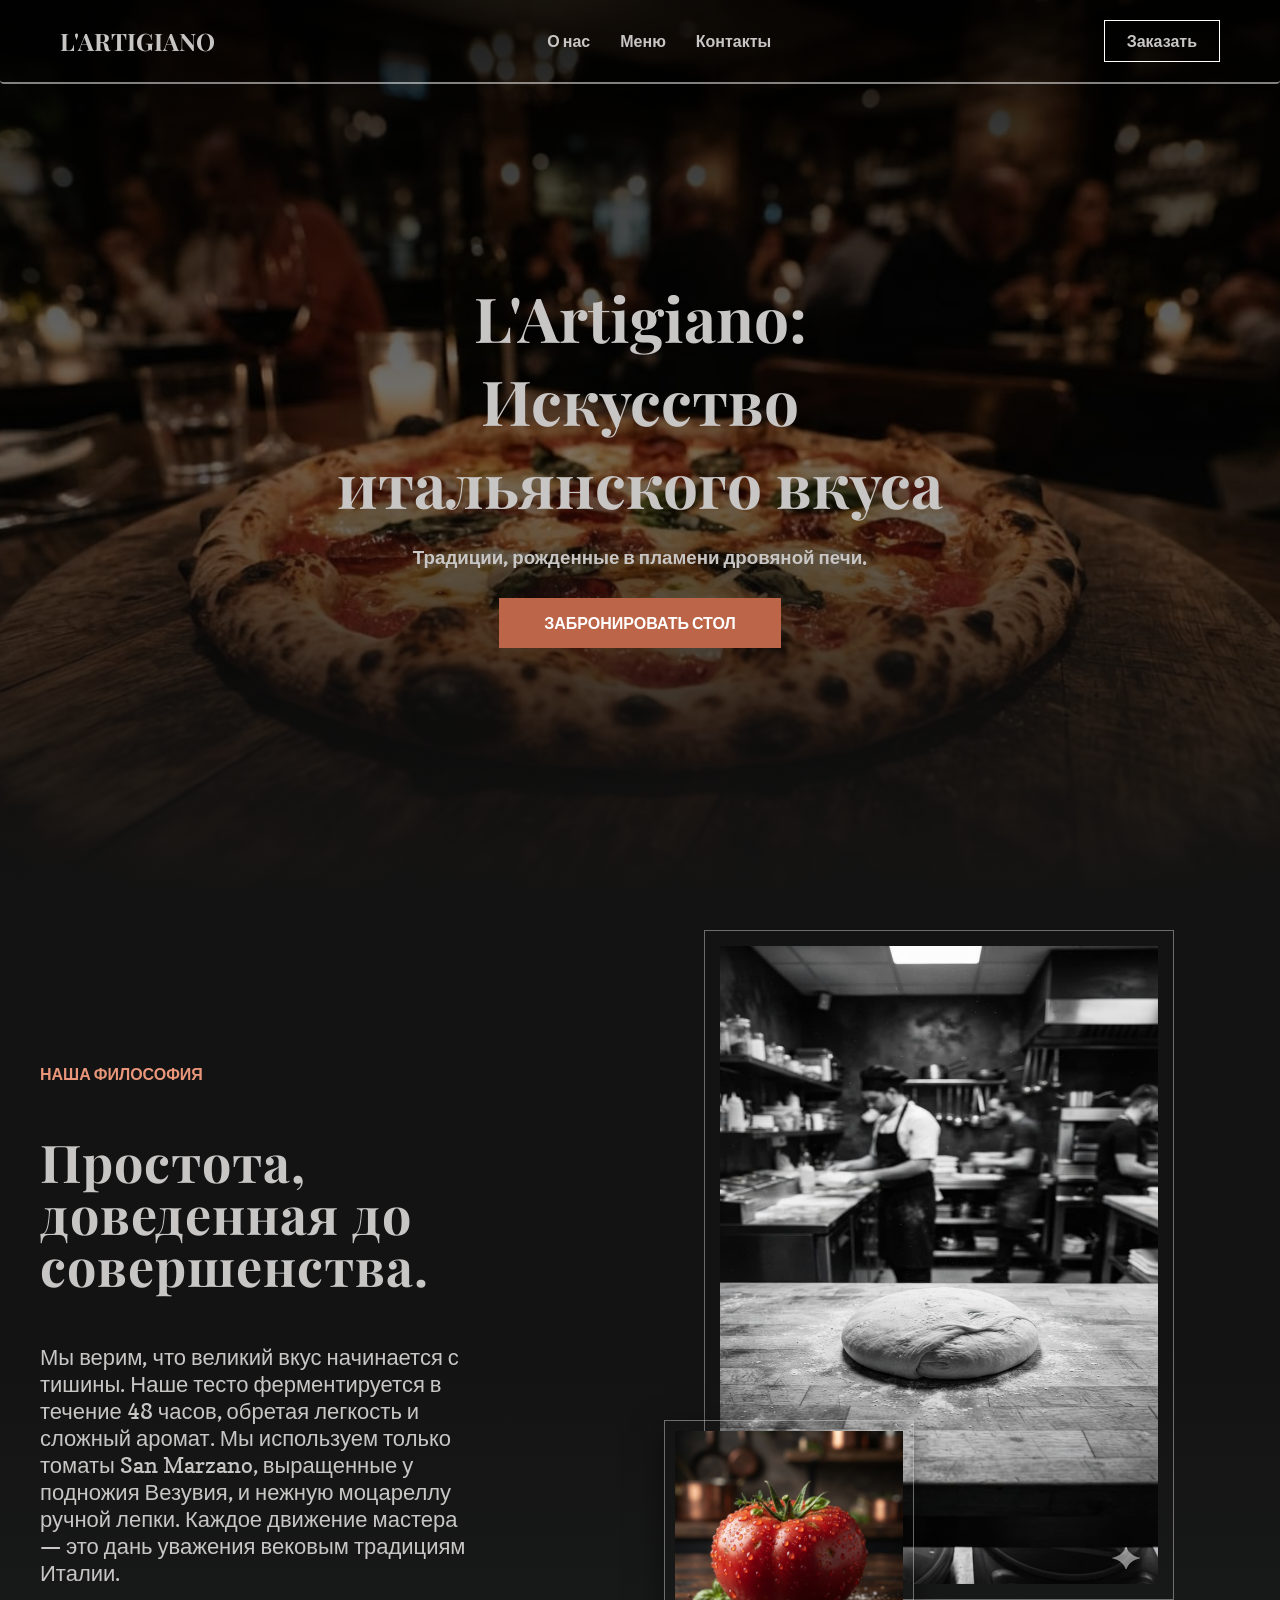
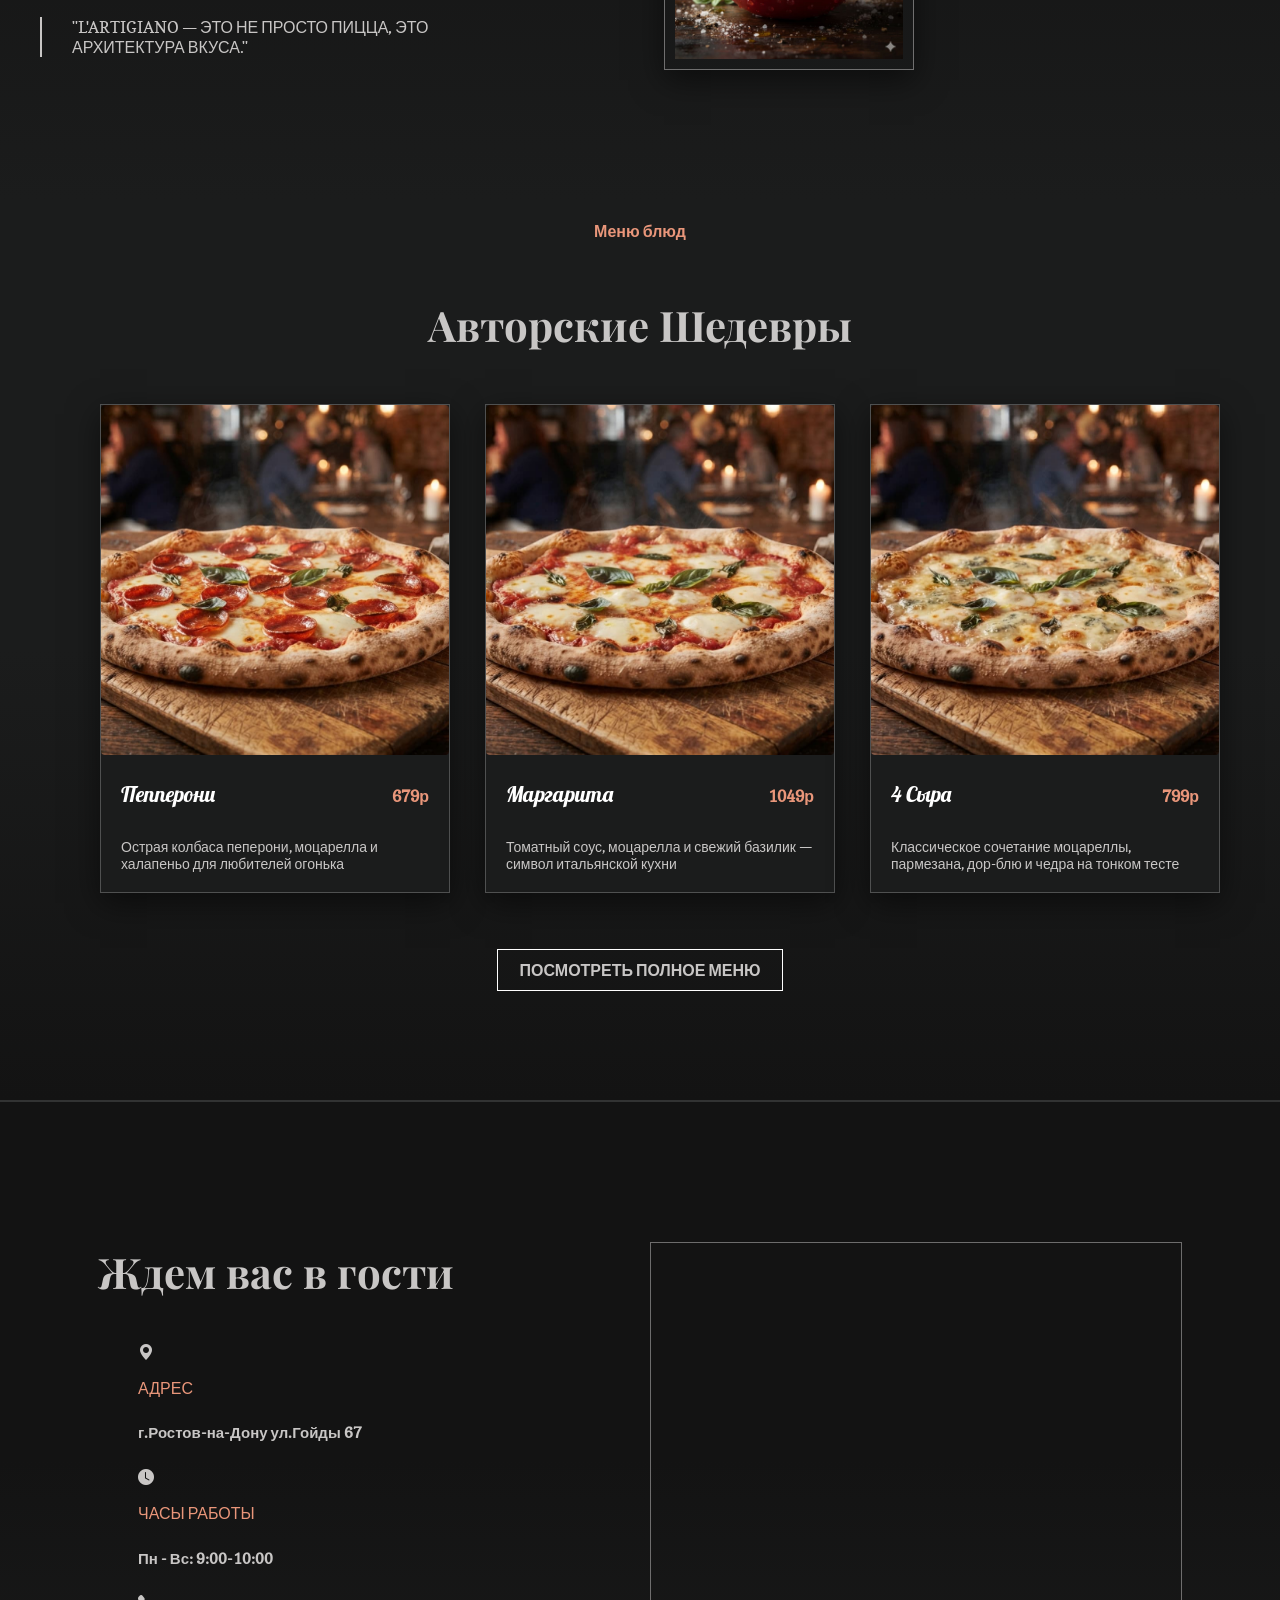
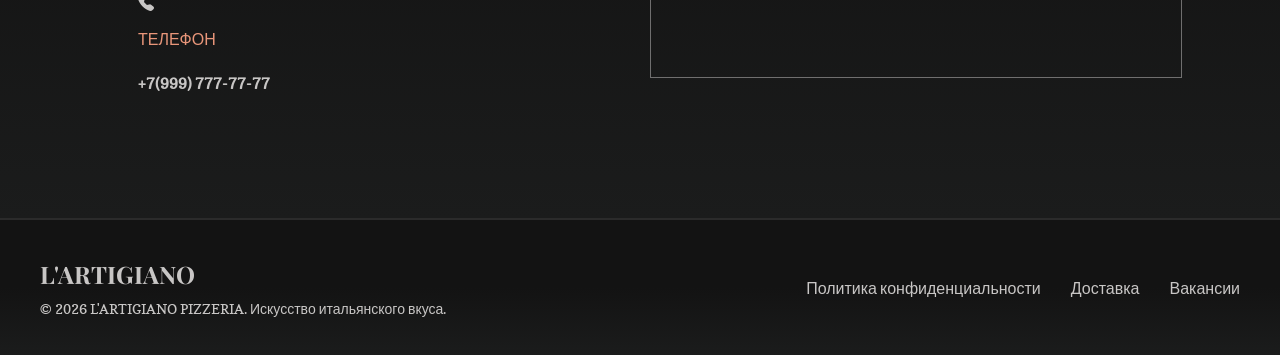
==== index.html @ d2020e21 "Ураа пицца" ====
<!doctype html>
<html lang="en">

<head>
    <meta charset="UTF-8">
    <meta name="viewport"
          content="width=device-width, user-scalable=no, initial-scale=1.0, maximum-scale=1.0, minimum-scale=1.0">
    <meta http-equiv="X-UA-Compatible" content="ie=edge">
    <link rel="stylesheet" href="style.css">
    <title>L'ARTIGIANO</title>
    <link rel="preconnect" href="https://fonts.googleapis.com">
    <link rel="preconnect" href="https://fonts.gstatic.com" crossorigin>
    <link href="https://fonts.googleapis.com/css2?family=Copse&family=Lato:wght@700&family=Lobster&family=Playfair+Display:ital,wght@0,400..900;1,400..900&display=swap"
          rel="stylesheet">
    <link rel="stylesheet"
          href="https://cdn.jsdelivr.net/npm/bootstrap-icons@1.11.3/font/bootstrap-icons.css">
</head>

<body>
<header class="header">
    <div class="shapka">
        <h2 class="logo">L'ARTIGIANO</h2>
        <nav class="menu-list">
            <ul class="list">
                <li class="menu-item">
                    <a class="menu-link" href="#description">О нас</a>
                </li>
                <li class="menu-item">
                    <a class="menu-link" href="#gallery">Меню</a>
                </li>
                <li class="menu-item">
                    <a class="menu-link" href="#contacts">Контакты</a>
                </li>
            </ul>
        </nav>
        <a href="#" class="menu-btn">Заказать</a>
    </div>
    <div class="titlee">
        <h1>L'Artigiano: Искусство итальянского вкуса</h1>
        <h3>Традиции, рожденные в пламени дровяной печи.</h3>
        <a class="ashka" href="#">Забронировать стол</a>
    </div>
</header>
<section class="description" id="description">
    <div class="philosophy">
        <h4>НАША ФИЛОСОФИЯ</h4>
        <h3>Простота, доведенная
            до совершенства.</h3>
        <p>Мы верим, что великий вкус начинается с тишины.
            Наше тесто ферментируется в течение 48 часов,
            обретая легкость и сложный аромат. Мы используем
            только томаты San Marzano, выращенные у подножия
            Везувия, и нежную моцареллу ручной лепки. Каждое
            движение мастера — это дань уважения вековым
            традициям Италии.
        </p>
        <blockquote>
            "L'ARTIGIANO — ЭТО НЕ ПРОСТО ПИЦЦА, ЭТО АРХИТЕКТУРА ВКУСА."
        </blockquote>
    </div>
    <div class="photo">
        <img class="testo" src="images/testo.jpg" alt="">
        <img class="pomidor" src="images/pomidor.jpg" alt="">
    </div>
</section>
<section class="gallery" id="gallery">
    <h4>Меню блюд</h4>
    <h2>Авторские Шедевры</h2>
    <div class="gallery-items">
        <ul class="img-list">
            <li>
                <div class="food">
                    <img src="images/pepperoni.jpg" alt="пепперони">
                    <h5>Пепперони</h5>
                    <h4>679р</h4>
                    <p>Острая колбаса пеперони, моцарелла и халапеньо для любителей огонька</p>
                </div>
            </li>
            <li>
                <div class="food">
                    <img src="images/margarita.jpg" alt="пепперони">
                    <h5>Маргарита</h5>
                    <h4>1049р</h4>
                    <p>Томатный соус, моцарелла и свежий базилик — символ итальянской кухни</p>
                </div>
            </li>
            <li>
                <div class="food">
                    <img src="images/cheese.jpg" alt="пепперони">
                    <h5>4 Сыра</h5>
                    <h4>799р</h4>
                    <p>Классическое сочетание моцареллы, пармезана, дор-блю и чедра на тонком тесте</p>
                </div>
            </li>
        </ul>
    </div>
    <a href="#" class="menu-btn">
        ПОСМОТРЕТЬ ПОЛНОЕ МЕНЮ
    </a>
</section>
<section class="contacts" id="contacts">
    <div class="info">
        <h3>Ждем вас в гости</h3>
        <ul class="small-info">
            <li>
                <i class="bi bi-geo-alt-fill"></i>
                <p>АДРЕС</p>
                <h5>г.Ростов-на-Дону ул.Гойды 67</h5>
            </li>
            <li>
                <i class="bi bi-clock-fill"></i>
                <p>ЧАСЫ РАБОТЫ</p>
                <h5>Пн - Вс: 9:00-10:00</h5>
            </li>
            <li>
                <i class="bi bi-telephone-fill"></i>
                <p>ТЕЛЕФОН</p>
                <h5>+7(999) 777-77-77</h5>
            </li>
        </ul>
    </div>
    <div class="map">
        <iframe src="https://yandex.ru/map-widget/v1/?um=constructor%3A552feb187f67c26d3af2ff5b9800e87f9d96e5307b9109d77c75470d91914b63&amp;source=constructor"
                width="500" height="400" frameborder="0">

        </iframe>
    </div>
</section>
<footer class="footer">
    <div>
    <h2 class="logo">L'ARTIGIANO</h2>
        <p>© 2026 L'ARTIGIANO PIZZERIA. Искусство
            итальянского вкуса.</p>
    </div>
    <div>
        <ul>
            <li>Политика конфиденциальности</li>
            <li>Доставка</li>
            <li>Вакансии</li>
        </ul>
    </div>
</footer>
</body>

</html>
---- style.css ----
html {
    scroll-behavior: smooth;
}
* {
    box-sizing: border-box;
}

body {
    margin: 0;
    font-family: "Copse", sans-serif;
}

h4 {
    color: darksalmon;
}

header {
    background-image: linear-gradient(rgba(0, 0, 0, 0.9), rgba(0, 0, 0, 0.5), rgba(19, 19, 19, 1)),
    url("images/bg.jpg");
    background-size: cover;
    background-position: center;
    background-repeat: no-repeat;
    height: 100vh;
    color: #C8C6C5;
}

.shapka {
    display: flex;
    justify-content: space-between;
    align-items: center;
    padding: 20px 60px;
    border-bottom: 2px solid rgba(255, 255, 255, 0.5);
    border-radius: 4px;
    margin-bottom: 150px;
}

.logo {
    font-family: "Playfair Display", sans-serif;
    margin: 0;
    font-size: 24px;
    color: #C8C6C5;
    cursor: default;
}

.menu-list {
    margin: 0;
}

.list {
    display: flex;
    list-style: none;
    gap: 30px;
    margin: 0;
    padding: 0;
}

.menu-link {
    font-weight: bold;
    color: #C8C6C5;
    text-decoration: none;
    font-size: 16px;
    transition: color 0.3s;
}

.menu-link:hover {
    color: #ffb84d;
    text-decoration: underline;
}

.menu-btn {
    color: #C8C6C5;
    font-weight: bold;
    text-decoration: none;
    border: 1px solid white;
    padding: 10px 22px;
    transition: background-color 0.3s, transform 0.3s, box-shadow 0.3s;
}

.menu-btn:hover {
    background-color: rgba(255, 255, 255, 0.15);
    transform: scale(1.05);
}
.menu-btn:active {
    transform: scale(0.95);
}

.titlee {
    display: flex;
    flex-direction: column;
    justify-content: center;
    align-items: center;
    width: 100%;
    padding: 0 320px;
    text-align: center;
    margin: 0;
    color: #C8C6C5;
}

.titlee h1 {
    font-family: "Playfair Display", sans-serif;
    font-size: 62px;
    text-wrap: auto;
}
.titlee h3 {
    margin-top: -20px;
}

.ashka {
    font-weight: bold;
    color: rgba(255, 255, 255);
    text-decoration: none;
    font-size: 16px;
    background: #bd6548;
    padding: 15px 45px;
    text-transform: uppercase;
    margin-top: 10px;
    transition: transform 0.3s, box-shadow 0.3s;
}
.ashka:hover {
    background: #d37151;
    transform: scale(1.05);
}
.ashka:active {
    transform: scale(0.95);
}

/* ----------------Описание---------------- */

.description {
    background-image: linear-gradient(rgb(19, 19, 19), rgb(19, 19, 19), rgb(27, 28, 28));
    /* background-color: #131313; */
    color: #C8C6C5;
    height: 100vh;
    display: flex;
}
.philosophy {
    text-wrap: auto;
    width: 40%;
    align-self: center;
    padding: 40px;
}
.philosophy h3 {
    font-family: "Playfair Display", sans-serif;
    font-size: 52px;
    letter-spacing: 1px;
    line-height: 1;
}
.philosophy p {
    font-size: 22px;
    margin-bottom: 30px;
}
blockquote {
    margin: 0;
    border-left: 2px solid #C8C6C5;
    padding: 0 30px;
}
.photo {
    margin-top: 30px;
    margin-left: 15%;
    position: relative;
    width: 520px;
    height: 720px;
}

.testo {
    height: 670px;
    width: 470px;
    display: block;
    padding: 15px;
    border: 1px solid rgba(200, 198, 197, 0.5);
    transition: transform 0.5s, box-shadow 0.3s;
}
.testo:hover {
    transform: scale(1.05);
}

.pomidor {
    height: 250px;
    width: 250px;
    position: absolute;
    bottom: -20px;
    left: -40px;
    padding: 10px;
    border: 1px solid rgba(200, 198, 197, 0.5);
    box-shadow: 0 10px 30px rgba(0, 0, 0, 0.5);
    transition: transform 0.5s, box-shadow 0.3s;
}
.pomidor:hover {
    transform: scale(1.05);
}

/*  ------------------ Галерея ---------------- */
.gallery {
    background-image: linear-gradient(rgb(27, 28, 28), rgb(27, 28, 28), rgb(19, 19, 19));
    color: #C8C6C5;
    height: 100vh;
    display: flex;
    flex-direction: column;
    align-items: center;
}

.gallery h2 {
    font-family: "Playfair Display", sans-serif;
    font-size: 42px;
}
.img-list {
    display: flex;
    list-style: none;
    flex-wrap: wrap;
    gap: 35px;
}

.food {
    position: relative;
    display: flex;
    flex-direction: column;
    width: 350px;
    height: 100%;
    background-color: rgb(27, 28, 28);
    border: 1px solid rgba(200, 198, 197, 0.3);
    box-shadow: 0 10px 30px rgba(0, 0, 0, 0.5);
    opacity: 1;
    transition: all 0.6s ease;
}
.food.visible {
    opacity: 1;
    transform: translateY(0);
}

.food:hover {
    transform: scale(1.05);
    box-shadow: 0 10px 20px rgba(255, 184, 77, 0.05);
}

.food img {
    width: 100%;
    height: 350px;
    object-fit: cover;
    border-radius: 4px;
}
.food h5 {
    font-family: "Lobster", sans-serif;
    font-weight: 200;
    display: inline-block;
    margin: 15px 0 10px;
    color: white;
    font-size: 22px;
    padding-top: 10px;
    padding-left: 20px;
}

.food h4 {
    position: absolute;
    padding: 20px;
    bottom: 45px;
    right: 0;
}

.gallery a {
    margin-top: 40px;
}

.food p {
    margin: 0;
    font-size: 14px;
    color: #C8C6C5;
    padding: 20px;
}
/* ----------------------- Контакты ---------------------*/
.contacts {
    background-image: linear-gradient(rgb(19, 19, 19), rgb(19, 19, 19), rgb(27, 28, 28));
    /* background-color: #131313; */
    color: #C8C6C5;
    height: 80vh;
    display: flex;
    border-top: 2px solid rgba(255, 255, 255, 0.1);
    border-bottom: 2px solid rgba(255, 255, 255, 0.1);
    justify-content: space-around;
    align-items: center;
}

.map {
    border: 1px solid rgba(200, 198, 197, 0.5);
    padding: 15px;
}

.info h3 {
    font-family: "Playfair Display", sans-serif;
    font-size: 42px;
}
.small-info h5{
    font-size: 15px;
}
.small-info p{
    color: darksalmon;
}
.small-info {
    list-style: none;
}

footer {
    margin: 0;
    background-image: linear-gradient(rgb(19, 19, 19), rgb(19, 19, 19), rgb(27, 28, 28));
    color: #C8C6C5;
    height: 15vh;
    display: flex;
    justify-content: space-between;
    align-items: center;
    padding: 0 40px;
}
footer p {
    padding-top: 10px;
    margin: 0;
    font-size: 14px;
}
footer ul {
    list-style: none;
    display: flex;
    gap: 30px;
}
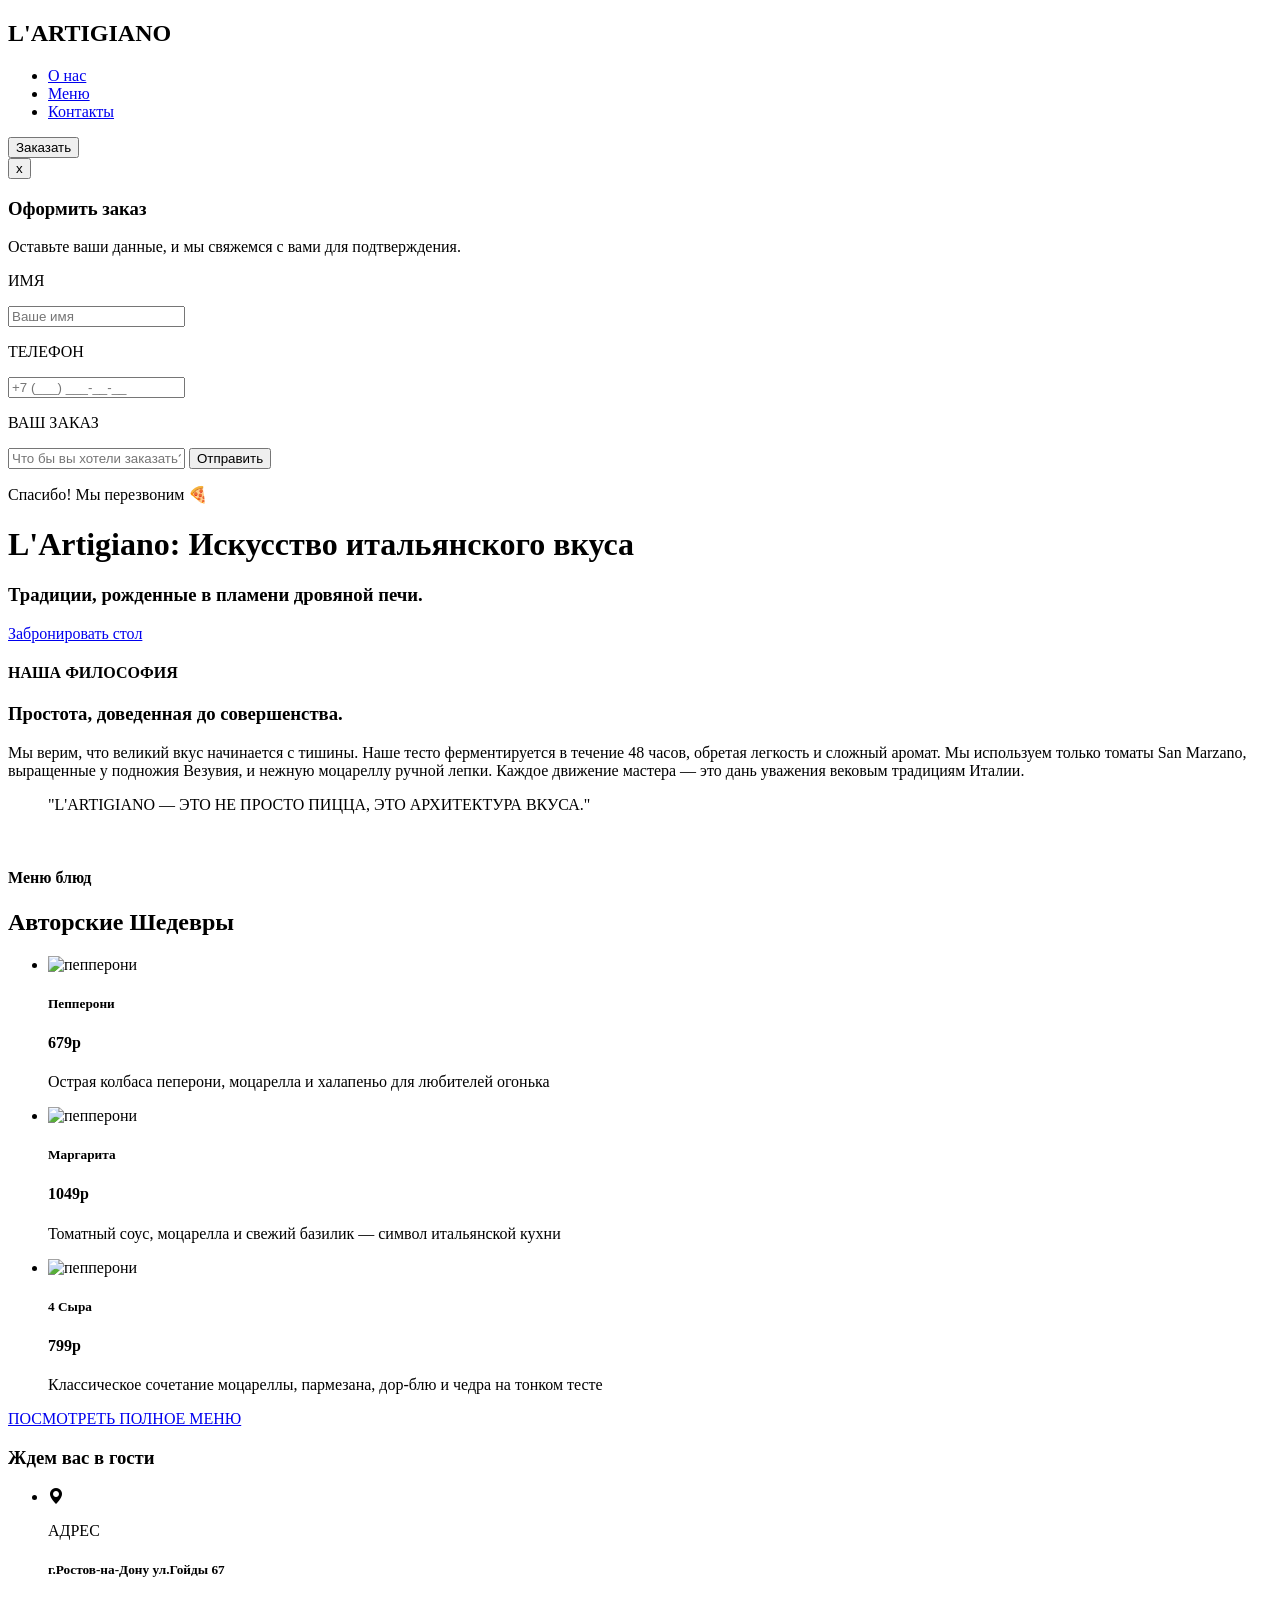
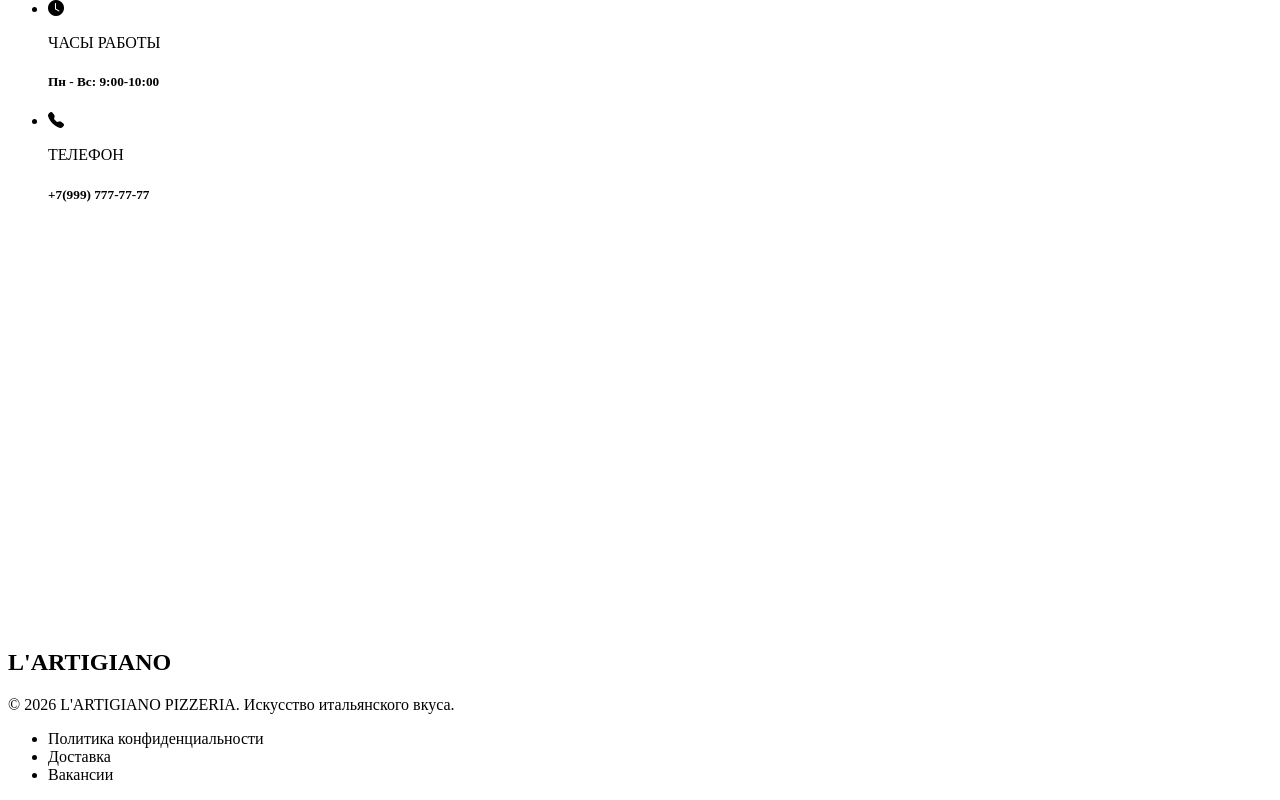
==== commit 2d74c2cb: "Форма" ====
--- a/index.html
+++ b/index.html
@@ -4,9 +4,9 @@
 <head>
     <meta charset="UTF-8">
     <meta name="viewport"
-          content="width=device-width, user-scalable=no, initial-scale=1.0, maximum-scale=1.0, minimum-scale=1.0">
+          content="width=device-width, user-scalable=no, initial-scale=1.0">
     <meta http-equiv="X-UA-Compatible" content="ie=edge">
-    <link rel="stylesheet" href="style.css">
+    <link rel="stylesheet" href="../../pizza-test/style.css">
     <title>L'ARTIGIANO</title>
     <link rel="preconnect" href="https://fonts.googleapis.com">
     <link rel="preconnect" href="https://fonts.gstatic.com" crossorigin>
@@ -33,7 +33,26 @@
                 </li>
             </ul>
         </nav>
-        <a href="#" class="menu-btn">Заказать</a>
+        <button class="menu-btn" id="openModal">Заказать</button>
+
+        <div class="forma" id="forma">
+            <div class="modal-content">
+                <button class="close">x</button>
+                <h3>Оформить заказ</h3>
+                <p>Оставьте ваши данные, и мы свяжемся с вами для подтверждения.</p>
+                <form id="orderForm">
+                    <p>ИМЯ</p>
+                    <input type="text" placeholder="Ваше имя" required>
+                    <p>ТЕЛЕФОН</p>
+                    <input type="text" placeholder="+7 (___) ___-__-__" required>
+                    <p>ВАШ ЗАКАЗ</p>
+                    <input type="text" id="big" placeholder="Что бы вы хотели заказать?" required>
+                    <button type="submit" class="ashka">Отправить</button>
+                </form>
+                <p class="success" id="success">Спасибо! Мы перезвоним 🍕</p>
+            </div>
+        </div>
+
     </div>
     <div class="titlee">
         <h1>L'Artigiano: Искусство итальянского вкуса</h1>
@@ -59,8 +78,8 @@
         </blockquote>
     </div>
     <div class="photo">
-        <img class="testo" src="images/testo.jpg" alt="">
-        <img class="pomidor" src="images/pomidor.jpg" alt="">
+        <img class="testo" src="../../pizza-test/images/testo.jpg" alt="">
+        <img class="pomidor" src="../../pizza-test/images/pomidor.jpg" alt="">
     </div>
 </section>
 <section class="gallery" id="gallery">
@@ -70,7 +89,7 @@
         <ul class="img-list">
             <li>
                 <div class="food">
-                    <img src="images/pepperoni.jpg" alt="пепперони">
+                    <img src="../../pizza-test/images/pepperoni.jpg" alt="пепперони">
                     <h5>Пепперони</h5>
                     <h4>679р</h4>
                     <p>Острая колбаса пеперони, моцарелла и халапеньо для любителей огонька</p>
@@ -78,7 +97,7 @@
             </li>
             <li>
                 <div class="food">
-                    <img src="images/margarita.jpg" alt="пепперони">
+                    <img src="../../pizza-test/images/margarita.jpg" alt="пепперони">
                     <h5>Маргарита</h5>
                     <h4>1049р</h4>
                     <p>Томатный соус, моцарелла и свежий базилик — символ итальянской кухни</p>
@@ -86,7 +105,7 @@
             </li>
             <li>
                 <div class="food">
-                    <img src="images/cheese.jpg" alt="пепперони">
+                    <img src="../../pizza-test/images/cheese.jpg" alt="пепперони">
                     <h5>4 Сыра</h5>
                     <h4>799р</h4>
                     <p>Классическое сочетание моцареллы, пармезана, дор-блю и чедра на тонком тесте</p>
@@ -140,6 +159,7 @@
         </ul>
     </div>
 </footer>
+<script src="../../pizza-test/main.js"></script>
 </body>
 
 </html>
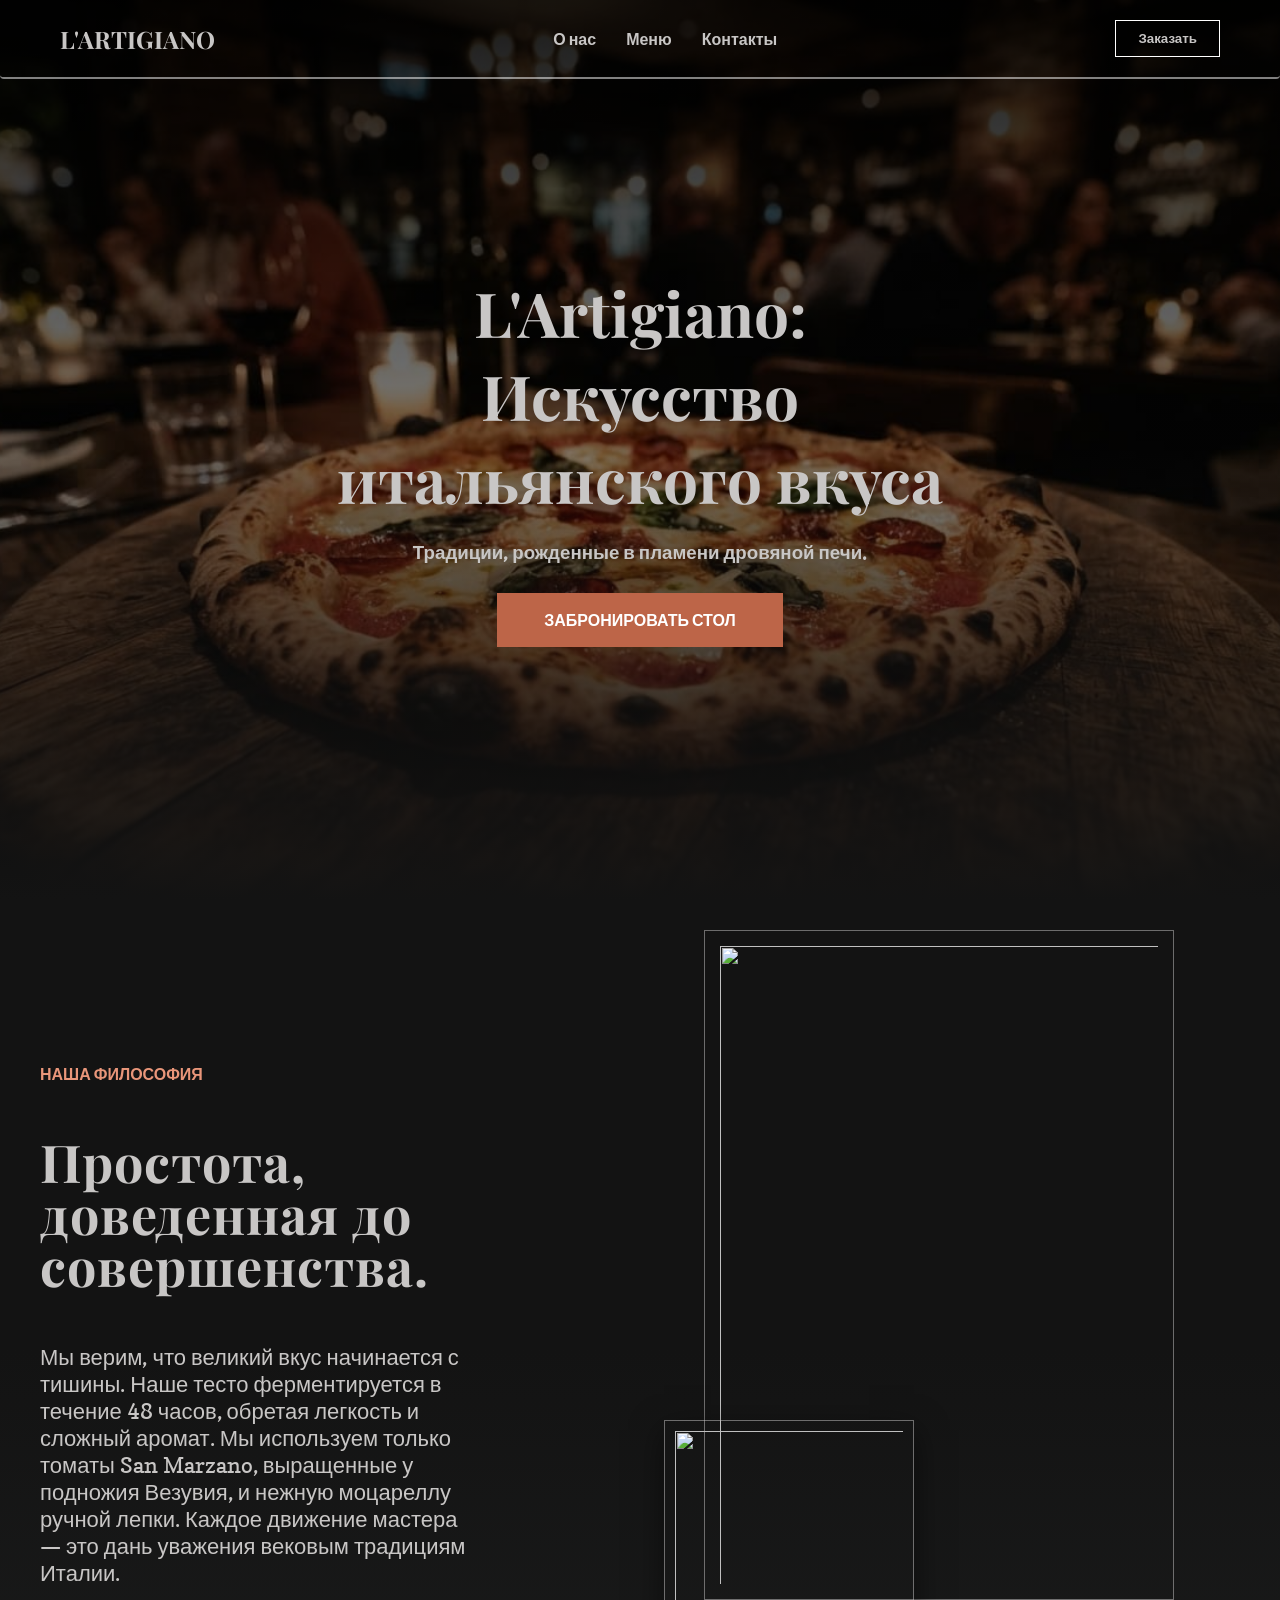
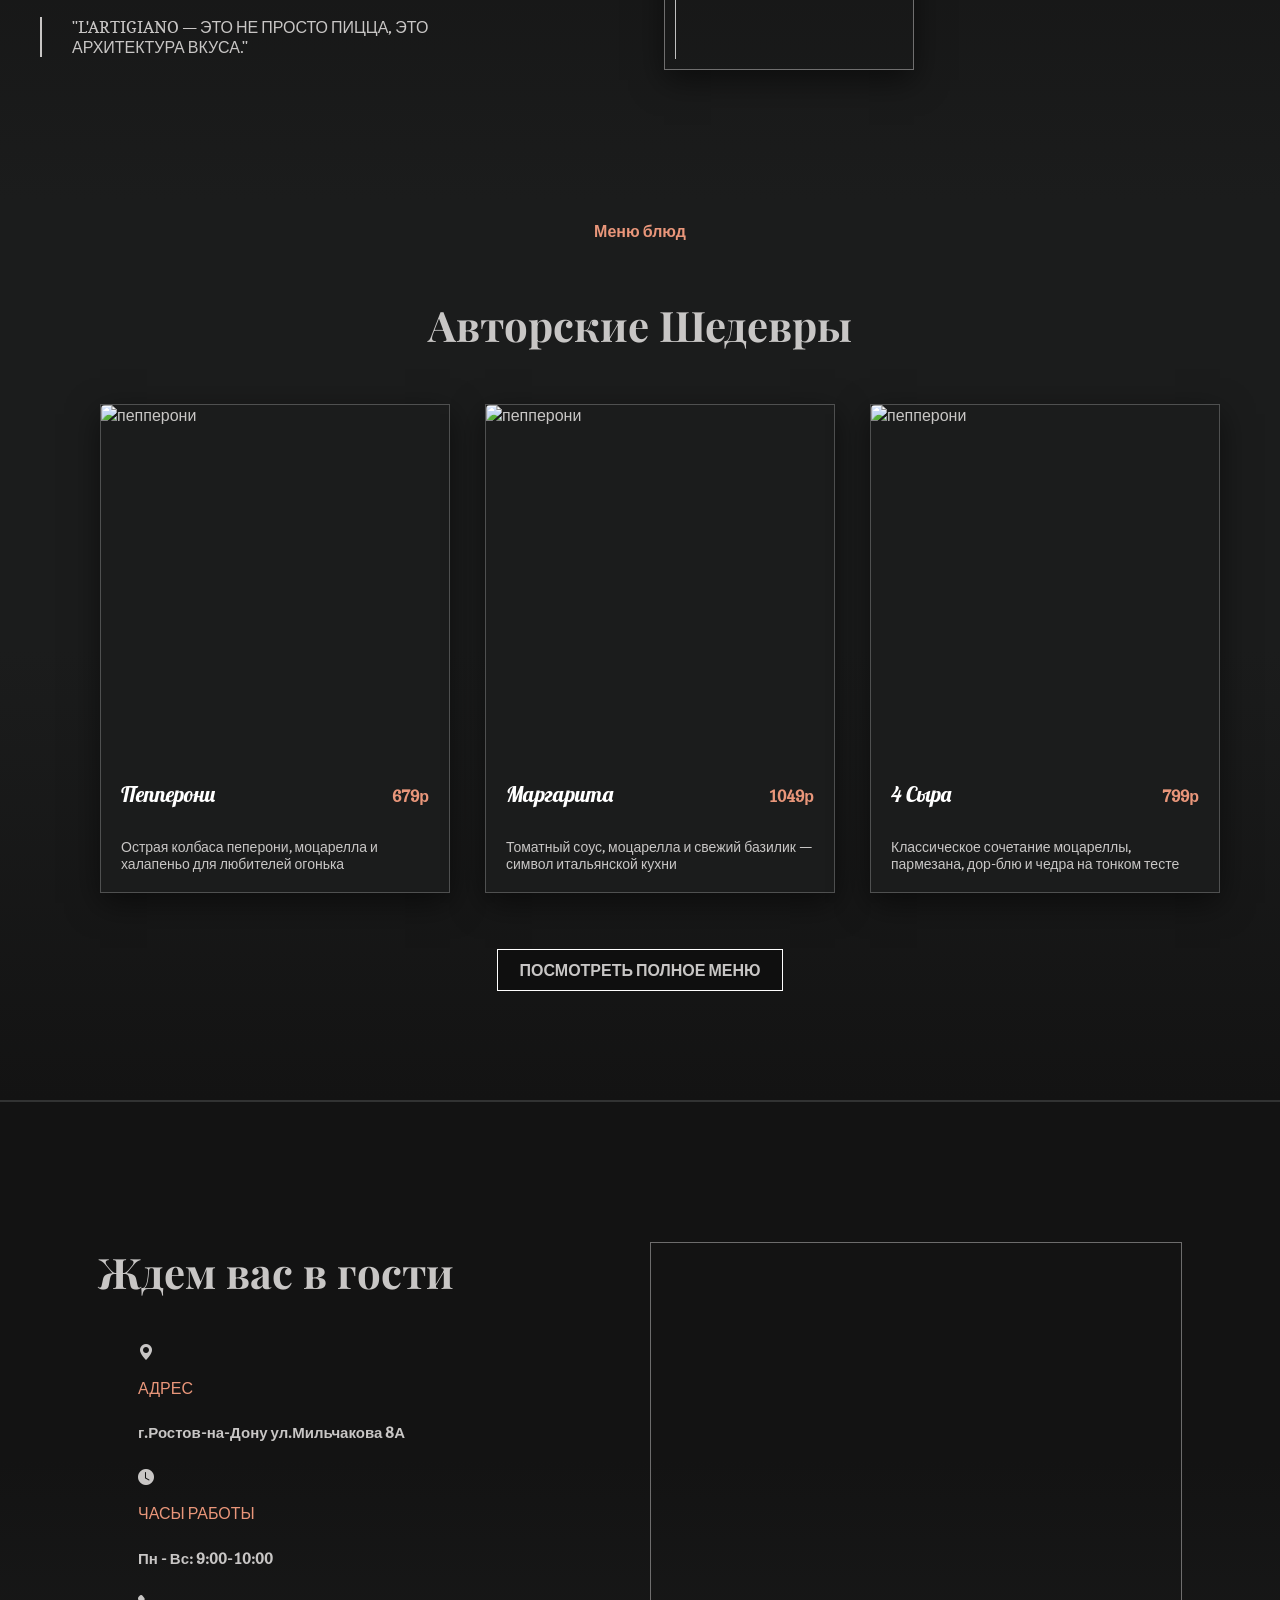
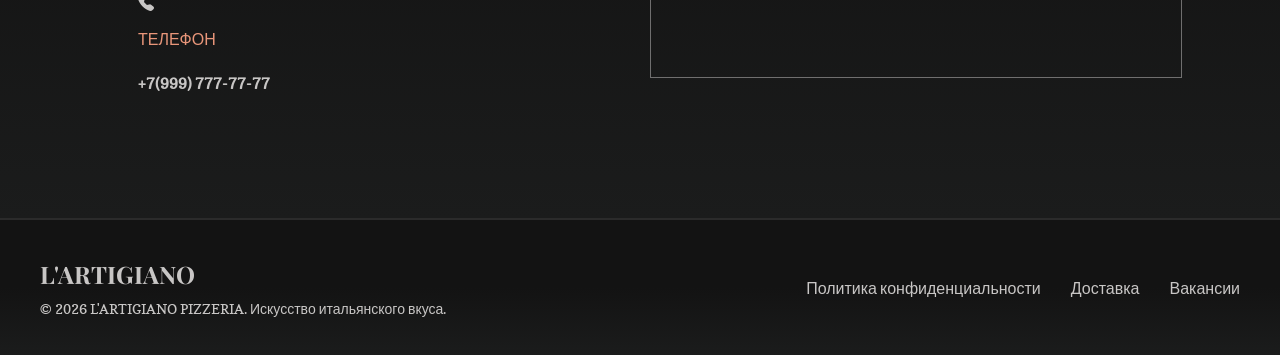
==== commit 891680d4: "Форма" ====
--- a/index.html
+++ b/index.html
@@ -6,7 +6,7 @@
     <meta name="viewport"
           content="width=device-width, user-scalable=no, initial-scale=1.0">
     <meta http-equiv="X-UA-Compatible" content="ie=edge">
-    <link rel="stylesheet" href="../../pizza-test/style.css">
+    <link rel="stylesheet" href="style.css">
     <title>L'ARTIGIANO</title>
     <link rel="preconnect" href="https://fonts.googleapis.com">
     <link rel="preconnect" href="https://fonts.gstatic.com" crossorigin>
@@ -124,7 +124,7 @@
             <li>
                 <i class="bi bi-geo-alt-fill"></i>
                 <p>АДРЕС</p>
-                <h5>г.Ростов-на-Дону ул.Гойды 67</h5>
+                <h5>г.Ростов-на-Дону ул.Мильчакова 8А</h5>
             </li>
             <li>
                 <i class="bi bi-clock-fill"></i>
@@ -159,7 +159,7 @@
         </ul>
     </div>
 </footer>
-<script src="../../pizza-test/main.js"></script>
+<script src="main.js"></script>
 </body>
 
 </html>
--- a/style.css
+++ b/style.css
@@ -0,0 +1,536 @@
+html {
+    scroll-behavior: smooth;
+}
+
+* {
+    box-sizing: border-box;
+}
+
+body {
+    margin: 0;
+    font-family: "Copse", sans-serif;
+}
+
+h4 {
+    color: darksalmon;
+}
+
+header {
+    background-image: linear-gradient(rgba(0, 0, 0, 0.9), rgba(0, 0, 0, 0.5), rgba(19, 19, 19, 1)),
+    url("images/bg.jpg");
+    background-size: cover;
+    background-position: center;
+    background-repeat: no-repeat;
+    height: 100vh;
+    color: #C8C6C5;
+}
+
+.shapka {
+    display: flex;
+    justify-content: space-between;
+    align-items: center;
+    padding: 20px 60px;
+    border-bottom: 2px solid rgba(255, 255, 255, 0.5);
+    border-radius: 4px;
+    margin-bottom: 150px;
+}
+
+.logo {
+    font-family: "Playfair Display", sans-serif;
+    margin: 0;
+    font-size: 24px;
+    color: #C8C6C5;
+    cursor: default;
+}
+
+.menu-list {
+    margin: 0;
+}
+
+.list {
+    display: flex;
+    list-style: none;
+    gap: 30px;
+    margin: 0;
+    padding: 0;
+}
+
+.menu-link {
+    font-weight: bold;
+    color: #C8C6C5;
+    text-decoration: none;
+    font-size: 16px;
+    transition: color 0.3s;
+}
+
+.menu-link:hover {
+    color: #ffb84d;
+    text-decoration: underline;
+}
+
+.menu-btn {
+    background: rgba(0, 0, 0, 0.3);
+    color: #C8C6C5;
+    font-weight: bold;
+    text-decoration: none;
+    border: 1px solid white;
+    padding: 10px 22px;
+    transition: background-color 0.3s, transform 0.3s, box-shadow 0.3s;
+}
+
+.menu-btn:hover {
+    background-color: rgba(255, 255, 255, 0.15);
+    transform: scale(1.05);
+}
+
+.menu-btn:active {
+    transform: scale(0.95);
+}
+
+.titlee {
+    display: flex;
+    flex-direction: column;
+    justify-content: center;
+    align-items: center;
+    width: 100%;
+    padding: 0 320px;
+    text-align: center;
+    margin: 0;
+    color: #C8C6C5;
+}
+
+.titlee h1 {
+    font-family: "Playfair Display", sans-serif;
+    font-size: 62px;
+    text-wrap: auto;
+}
+
+.titlee h3 {
+    margin-top: -20px;
+}
+
+.ashka {
+    font-weight: bold;
+    color: rgba(255, 255, 255);
+    border: 2px solid #bd6548;
+    text-decoration: none;
+    font-size: 16px;
+    background: #bd6548;
+    padding: 15px 45px;
+    text-transform: uppercase;
+    margin-top: 10px;
+    transition: all 0.4s ease;
+}
+
+.ashka:hover {
+    background: none;
+    transition: 0.4s;
+}
+
+.ashka:active {
+    transform: scale(0.95);
+}
+/*                          Форма                     */
+.forma {
+    display: none;
+    position: fixed;
+    inset: 0;
+    background: rgba(0, 0, 0, 0.7);
+    backdrop-filter: blur(10px);
+    justify-content: center;
+    align-items: center;
+    z-index: 1000;
+}
+.forma.open {
+    display: flex;
+}
+.modal-content {
+    position: relative;
+    background: rgba(13, 13, 13, 0.8);
+    border: 1px solid rgba(200, 198, 197, 0.5);
+    padding: 40px;
+    max-width: 400px;
+}
+
+.modal-content input {
+    width: 100%;
+    padding: 12px;
+    margin: 10px 0;
+    background: #131313;
+    border: 1px solid rgba(200, 198, 197, 0.3);
+    color: #fff;
+    font-family: inherit;
+}
+#big{
+    padding-bottom: 72px;
+}
+
+.modal-content button[type="submit"] {
+    width: 100%;
+    padding: 12px;
+    cursor: pointer;
+    margin-top: 10px;
+}
+
+.close {
+    position: absolute;
+    top: 10px;
+    right: 15px;
+    background: none;
+    border: none;
+    color: #fff;
+    font-size: 28px;
+    cursor: pointer;
+}
+.success {
+    display: none;
+    color: #ffb84d;
+    text-align: center;
+    margin-top: 20px;
+}
+.success.show { display: block; }
+/* ----------------Описание---------------- */
+
+.description {
+    background-image: linear-gradient(rgb(19, 19, 19), rgb(19, 19, 19), rgb(27, 28, 28));
+    /* background-color: #131313; */
+    color: #C8C6C5;
+    height: 100vh;
+    display: flex;
+}
+
+.philosophy {
+    text-wrap: auto;
+    width: 40%;
+    align-self: center;
+    padding: 40px;
+}
+
+.philosophy h3 {
+    font-family: "Playfair Display", sans-serif;
+    font-size: 52px;
+    letter-spacing: 1px;
+    line-height: 1;
+}
+
+.philosophy p {
+    font-size: 22px;
+    margin-bottom: 30px;
+}
+
+blockquote {
+    margin: 0;
+    border-left: 2px solid #C8C6C5;
+    padding: 0 30px;
+}
+
+.photo {
+    margin-top: 30px;
+    margin-left: 15%;
+    position: relative;
+    width: 520px;
+    height: 720px;
+}
+
+.testo {
+    height: 670px;
+    width: 470px;
+    display: block;
+    padding: 15px;
+    border: 1px solid rgba(200, 198, 197, 0.5);
+    transition: transform 0.5s, box-shadow 0.3s;
+}
+
+.testo:hover {
+    transform: scale(1.05);
+}
+
+.pomidor {
+    height: 250px;
+    width: 250px;
+    position: absolute;
+    bottom: -20px;
+    left: -40px;
+    padding: 10px;
+    border: 1px solid rgba(200, 198, 197, 0.5);
+    box-shadow: 0 10px 30px rgba(0, 0, 0, 0.5);
+    transition: transform 0.5s, box-shadow 0.3s;
+}
+
+.pomidor:hover {
+    transform: scale(1.05);
+}
+
+/*  ------------------ Галерея ---------------- */
+.gallery {
+    background-image: linear-gradient(rgb(27, 28, 28), rgb(27, 28, 28), rgb(19, 19, 19));
+    color: #C8C6C5;
+    height: 100vh;
+    display: flex;
+    flex-direction: column;
+    align-items: center;
+}
+
+.gallery h2 {
+    font-family: "Playfair Display", sans-serif;
+    font-size: 42px;
+}
+
+.img-list {
+    display: flex;
+    list-style: none;
+    flex-wrap: wrap;
+    gap: 35px;
+}
+
+.food {
+    position: relative;
+    display: flex;
+    flex-direction: column;
+    width: 350px;
+    height: 100%;
+    background-color: rgb(27, 28, 28);
+    border: 1px solid rgba(200, 198, 197, 0.3);
+    box-shadow: 0 10px 30px rgba(0, 0, 0, 0.5);
+    opacity: 1;
+    transition: all 0.6s ease;
+}
+
+.food.visible {
+    opacity: 1;
+    transform: translateY(0);
+}
+
+.food:hover {
+    transform: scale(1.05);
+    box-shadow: 0 10px 20px rgba(255, 184, 77, 0.05);
+}
+
+.food img {
+    width: 100%;
+    height: 350px;
+    object-fit: cover;
+    border-radius: 4px;
+}
+
+.food h5 {
+    font-family: "Lobster", sans-serif;
+    font-weight: 200;
+    display: inline-block;
+    margin: 15px 0 10px;
+    color: white;
+    font-size: 22px;
+    padding-top: 10px;
+    padding-left: 20px;
+}
+
+.food h4 {
+    position: absolute;
+    padding: 20px;
+    bottom: 45px;
+    right: 0;
+}
+
+.gallery a {
+    margin-top: 40px;
+}
+
+.food p {
+    margin: 0;
+    font-size: 14px;
+    color: #C8C6C5;
+    padding: 20px;
+}
+
+/* ----------------------- Контакты ---------------------*/
+.contacts {
+    background-image: linear-gradient(rgb(19, 19, 19), rgb(19, 19, 19), rgb(27, 28, 28));
+    /* background-color: #131313; */
+    color: #C8C6C5;
+    height: 80vh;
+    display: flex;
+    border-top: 2px solid rgba(255, 255, 255, 0.1);
+    border-bottom: 2px solid rgba(255, 255, 255, 0.1);
+    justify-content: space-around;
+    align-items: center;
+}
+
+.map {
+    border: 1px solid rgba(200, 198, 197, 0.5);
+    padding: 15px;
+}
+
+.info h3 {
+    font-family: "Playfair Display", sans-serif;
+    font-size: 42px;
+}
+
+.small-info h5 {
+    font-size: 15px;
+}
+
+.small-info p {
+    color: darksalmon;
+}
+
+.small-info {
+    list-style: none;
+}
+
+footer {
+    margin: 0;
+    background-image: linear-gradient(rgb(19, 19, 19), rgb(19, 19, 19), rgb(27, 28, 28));
+    color: #C8C6C5;
+    height: 15vh;
+    display: flex;
+    justify-content: space-between;
+    align-items: center;
+    padding: 0 40px;
+}
+
+footer p {
+    padding-top: 10px;
+    margin: 0;
+    font-size: 14px;
+}
+
+footer ul {
+    list-style: none;
+    display: flex;
+    gap: 30px;
+}
+
+/* Планшет */
+@media (max-width: 900px) {
+    .titlee {
+        padding: 0 40px;
+    }
+
+    .titlee h1 {
+        font-size: 42px;
+    }
+
+    .description {
+        flex-direction: column;
+        height: auto;
+        padding: 40px 0;
+    }
+
+    .philosophy {
+        width: 90%;
+        padding: 20px;
+    }
+
+    .philosophy h3 {
+        font-size: 36px;
+    }
+
+    .philosophy p {
+        font-size: 18px;
+    }
+
+    .photo {
+        margin: 30px auto;
+        width: 90%;
+        height: auto;
+    }
+
+    .testo {
+        width: 100%;
+        height: 400px;
+        object-fit: cover;
+    }
+
+    .pomidor {
+        width: 150px;
+        height: 150px;
+        left: -15px;
+    }
+
+    .gallery {
+        height: auto;
+        padding: 30px;
+        text-align: center;
+    }
+    .food {
+        width: 45%;
+    }
+
+    .contacts {
+        flex-direction: column;
+        height: auto;
+        padding: 40px 20px;
+        gap: 30px;
+    }
+
+    footer {
+        flex-direction: column;
+        gap: 15px;
+        padding: 20px;
+        text-align: center;
+    }
+
+    .map iframe {
+        width: 100%;
+    }
+}
+
+/* Телефон */
+@media (max-width: 600px) {
+    .shapka {
+        padding: 15px 20px;
+        flex-wrap: wrap;
+        gap: 10px;
+    }
+
+    .list {
+        gap: 15px;
+    }
+
+    .menu-btn {
+        padding: 8px 15px;
+        font-size: 14px;
+    }
+
+    .titlee {
+        padding: 0 20px;
+    }
+
+    .titlee h1 {
+        font-size: 32px;
+    }
+
+    .titlee h3 {
+        font-size: 18px;
+    }
+
+    .gallery {
+        height: auto;
+    }
+    .gallery-items a {
+        margin-bottom: 20px;
+    }
+    .food {
+        width: 100%;
+    }
+
+    .img-list {
+        gap: 20px;
+        padding: 0 15px;
+    }
+
+    .contacts {
+        flex-direction: column;
+        height: auto;
+        padding: 40px 20px;
+        gap: 30px;
+    }
+
+    footer {
+        flex-direction: column;
+        gap: 15px;
+        padding: 20px;
+        text-align: center;
+        height: auto;
+    }
+}
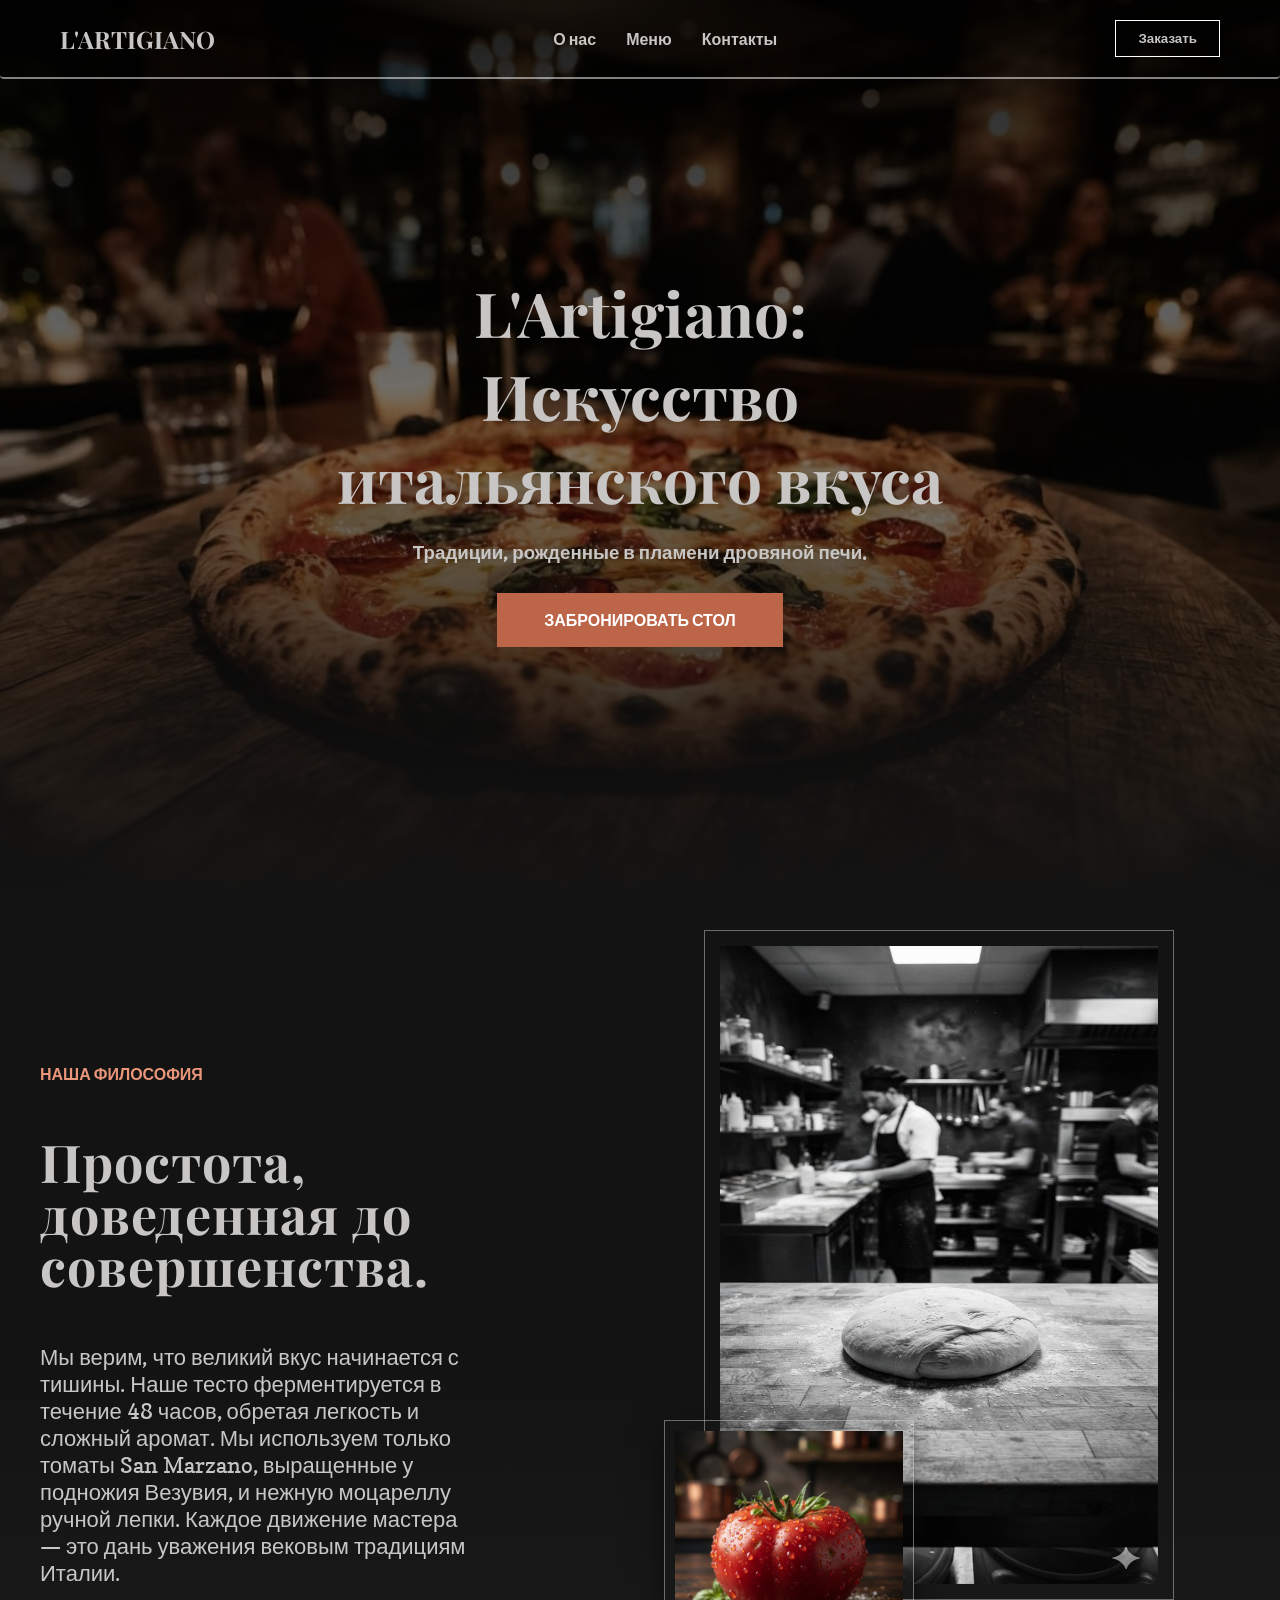
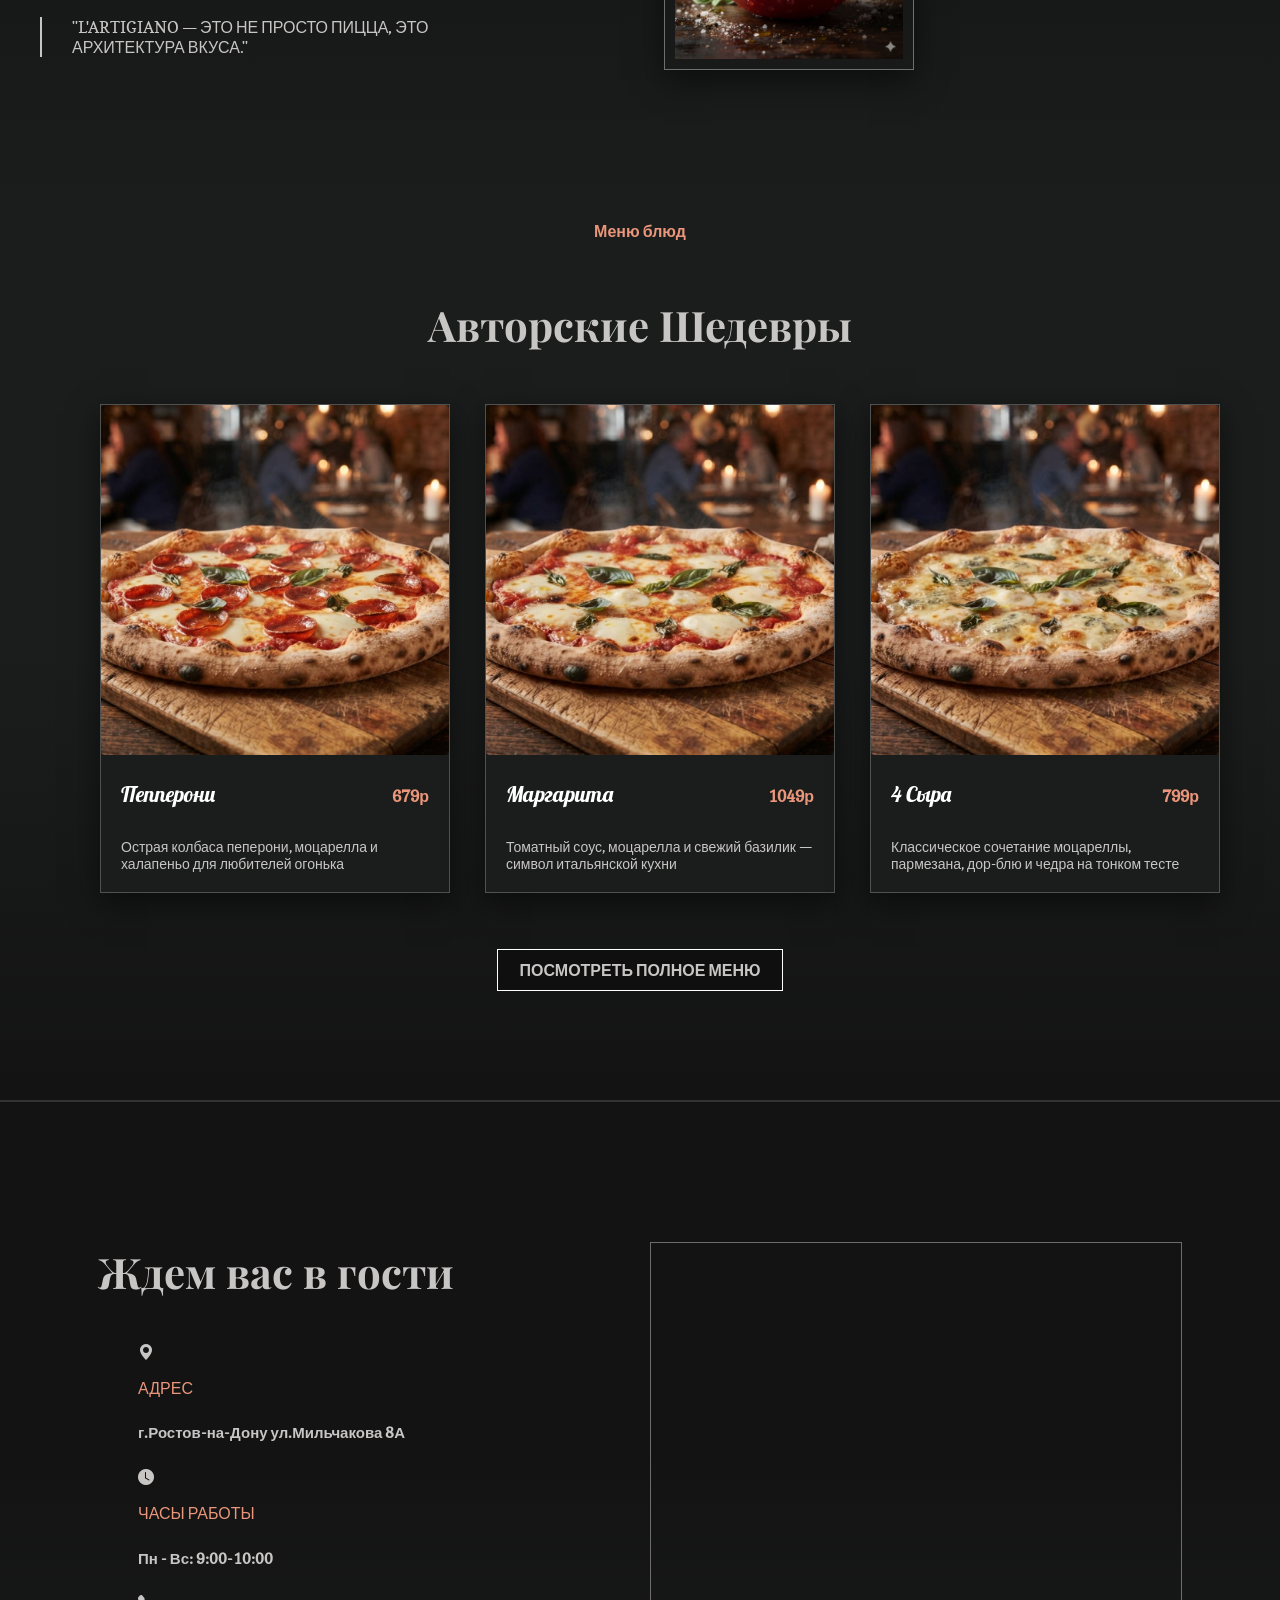
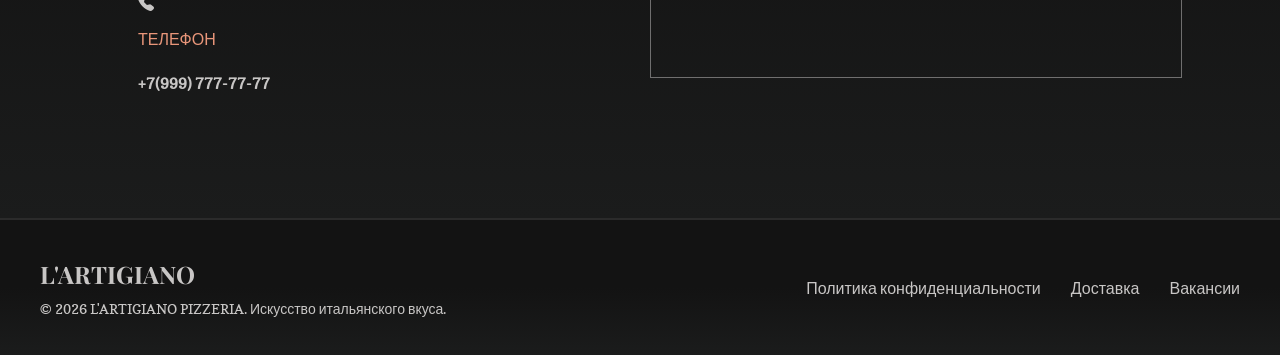
==== commit 1daae795: "Форма" ====
--- a/index.html
+++ b/index.html
@@ -3,17 +3,16 @@
 
 <head>
     <meta charset="UTF-8">
-    <meta name="viewport"
-          content="width=device-width, user-scalable=no, initial-scale=1.0">
+    <meta name="viewport" content="width=device-width, user-scalable=no, initial-scale=1.0">
     <meta http-equiv="X-UA-Compatible" content="ie=edge">
     <link rel="stylesheet" href="style.css">
     <title>L'ARTIGIANO</title>
     <link rel="preconnect" href="https://fonts.googleapis.com">
     <link rel="preconnect" href="https://fonts.gstatic.com" crossorigin>
-    <link href="https://fonts.googleapis.com/css2?family=Copse&family=Lato:wght@700&family=Lobster&family=Playfair+Display:ital,wght@0,400..900;1,400..900&display=swap"
-          rel="stylesheet">
-    <link rel="stylesheet"
-          href="https://cdn.jsdelivr.net/npm/bootstrap-icons@1.11.3/font/bootstrap-icons.css">
+    <link
+            href="https://fonts.googleapis.com/css2?family=Copse&family=Lato:wght@700&family=Lobster&family=Playfair+Display:ital,wght@0,400..900;1,400..900&display=swap"
+            rel="stylesheet">
+    <link rel="stylesheet" href="https://cdn.jsdelivr.net/npm/bootstrap-icons@1.11.3/font/bootstrap-icons.css">
 </head>
 
 <body>
@@ -78,8 +77,8 @@
         </blockquote>
     </div>
     <div class="photo">
-        <img class="testo" src="../../pizza-test/images/testo.jpg" alt="">
-        <img class="pomidor" src="../../pizza-test/images/pomidor.jpg" alt="">
+        <img class="testo" src="images/testo.jpg" alt="">
+        <img class="pomidor" src="images/pomidor.jpg" alt="">
     </div>
 </section>
 <section class="gallery" id="gallery">
@@ -89,7 +88,7 @@
         <ul class="img-list">
             <li>
                 <div class="food">
-                    <img src="../../pizza-test/images/pepperoni.jpg" alt="пепперони">
+                    <img src="images/pepperoni.jpg" alt="пепперони">
                     <h5>Пепперони</h5>
                     <h4>679р</h4>
                     <p>Острая колбаса пеперони, моцарелла и халапеньо для любителей огонька</p>
@@ -97,7 +96,7 @@
             </li>
             <li>
                 <div class="food">
-                    <img src="../../pizza-test/images/margarita.jpg" alt="пепперони">
+                    <img src="images/margarita.jpg" alt="пепперони">
                     <h5>Маргарита</h5>
                     <h4>1049р</h4>
                     <p>Томатный соус, моцарелла и свежий базилик — символ итальянской кухни</p>
@@ -105,7 +104,7 @@
             </li>
             <li>
                 <div class="food">
-                    <img src="../../pizza-test/images/cheese.jpg" alt="пепперони">
+                    <img src="images/cheese.jpg" alt="пепперони">
                     <h5>4 Сыра</h5>
                     <h4>799р</h4>
                     <p>Классическое сочетание моцареллы, пармезана, дор-блю и чедра на тонком тесте</p>
@@ -139,7 +138,8 @@
         </ul>
     </div>
     <div class="map">
-        <iframe src="https://yandex.ru/map-widget/v1/?um=constructor%3A552feb187f67c26d3af2ff5b9800e87f9d96e5307b9109d77c75470d91914b63&amp;source=constructor"
+        <iframe
+                src="https://yandex.ru/map-widget/v1/?um=constructor%3A552feb187f67c26d3af2ff5b9800e87f9d96e5307b9109d77c75470d91914b63&amp;source=constructor"
                 width="500" height="400" frameborder="0">
 
         </iframe>
@@ -147,7 +147,7 @@
 </section>
 <footer class="footer">
     <div>
-    <h2 class="logo">L'ARTIGIANO</h2>
+        <h2 class="logo">L'ARTIGIANO</h2>
         <p>© 2026 L'ARTIGIANO PIZZERIA. Искусство
             итальянского вкуса.</p>
     </div>
